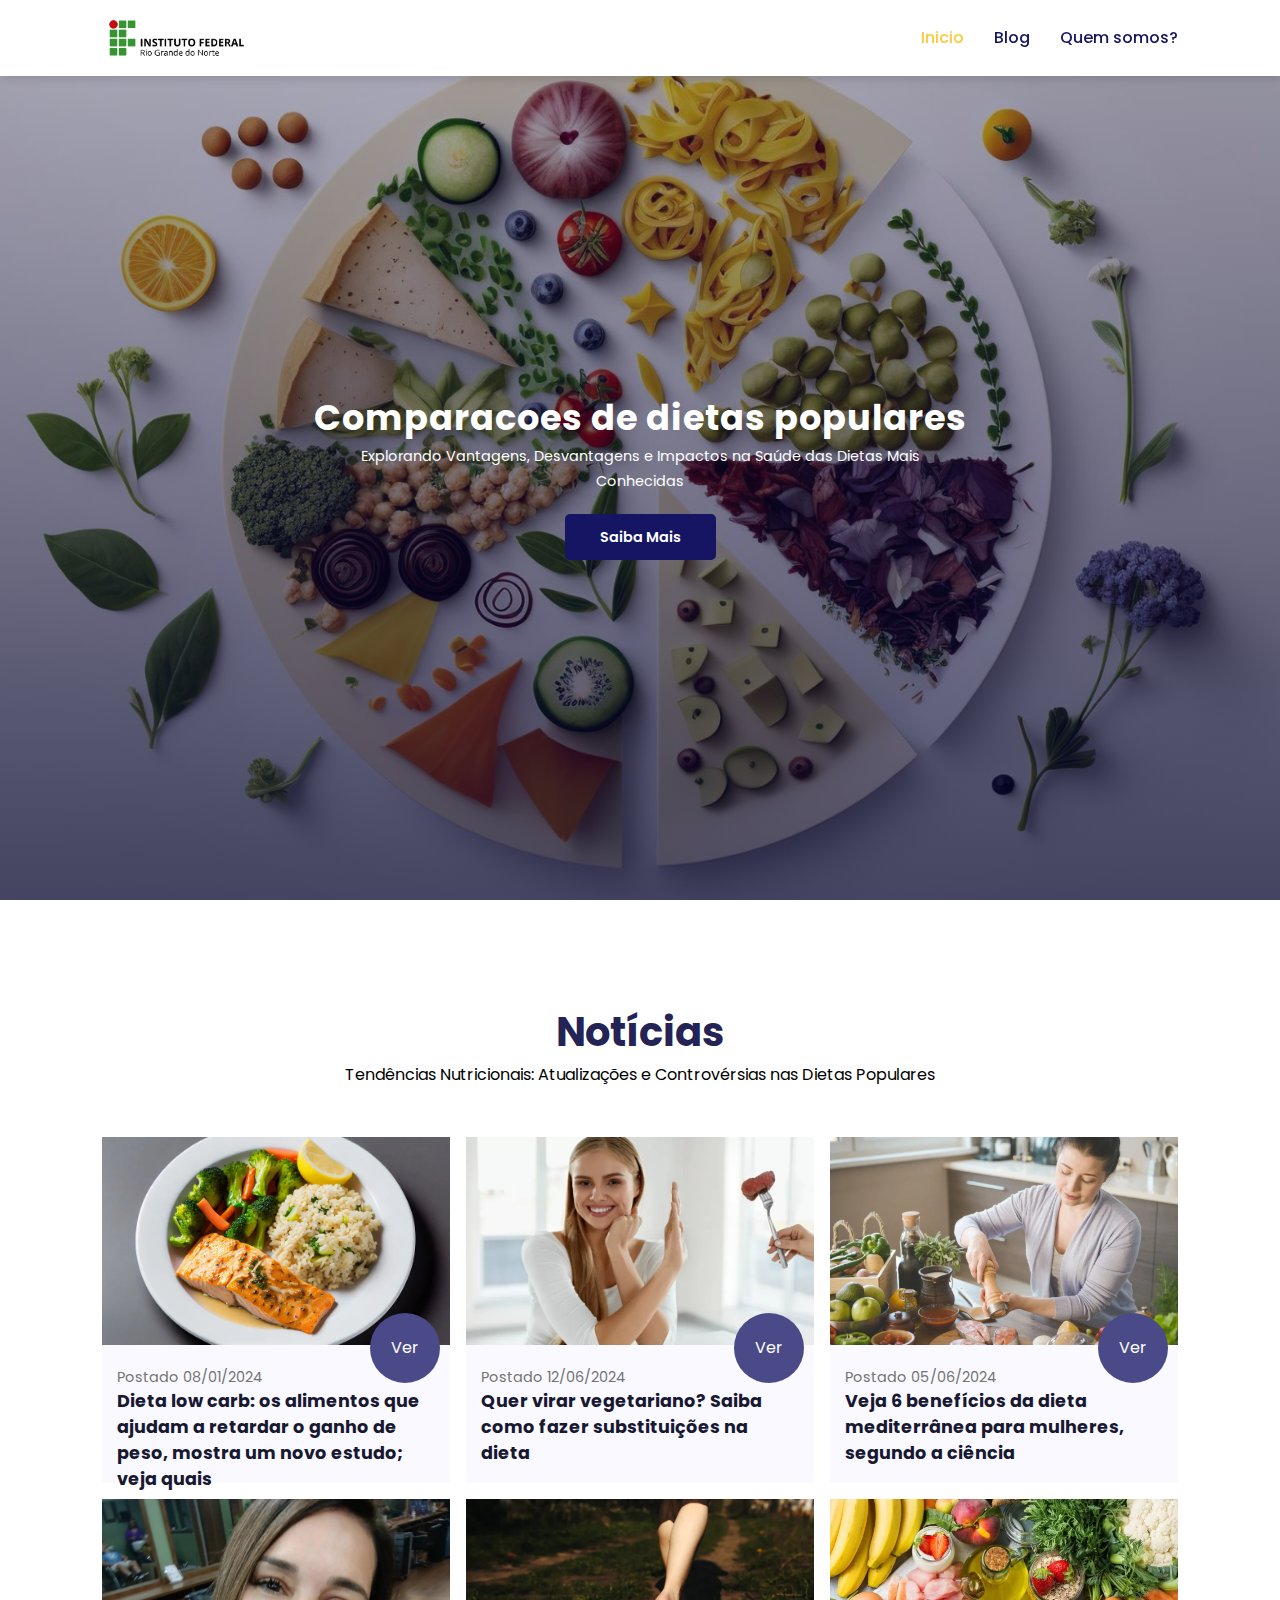
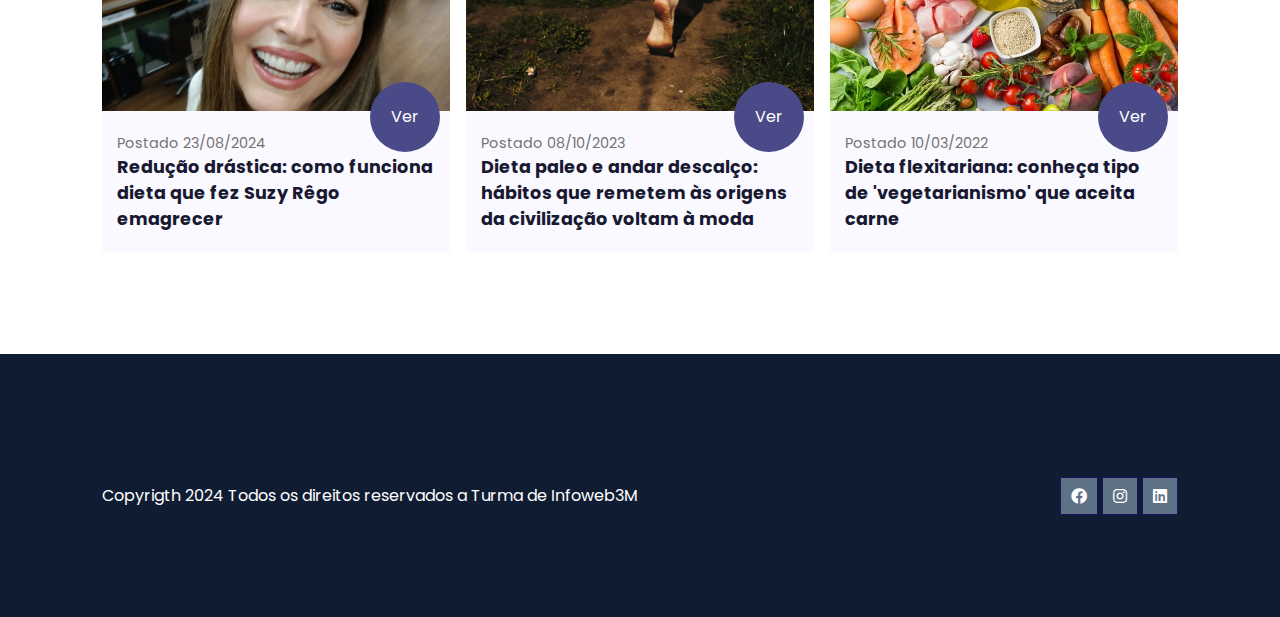
==== index.html @ 2e0e2417 "commit inicial" ====
<!DOCTYPE html>
<html lang="pt-br">

    <head>
        <meta charset="UTF-8">
        <meta http-equiv="X-UA-Compatible" content="IE=edge">
        <meta name="viewport" content="width=device-width, initial-scale=1.0">
        <title>Dietas Populares</title>

        <link rel="shortcut icon" href="images/favicon.ico"/>

        <link rel="stylesheet" href="https://pro.fontawesome.com/releases/v5.10.0/css/all.css" />

        <link rel="stylesheet" href="style.css">

        <script src="https://code.jquery.com/jquery-3.6.0.min.js"
            integrity="sha256-/xUj+3OJU5yExlq6GSYGSHk7tPXikynS7ogEvDej/m4=" crossorigin="anonymous"></script>

    </head>

    <body>

        <!-- Navegação -->
        <nav>
            <img src="images/if.png" alt="logo">
            <div class="navigation">
                <ul>
                    <i id= "menu-close" class="fas fa-times"></i>
                    <li><a class="active"href="#">Inicio</a></li>
                    <li><a href="blog.html">Blog</a></li>
                    <li><a href="contact.html">Quem somos?</a></li>
                </ul>
                <img id="menu-btn" src="images/menu.png" alt="">
            </div>

        </nav>

        <!-- Inicio -->
         <section id="Home" >
            <h2>Comparacoes de dietas populares</h2>
            <p>Explorando Vantagens, Desvantagens e Impactos na Saúde das Dietas Mais Conhecidas
            </p>
            <div class="btn">
                <a class="blue" href="post.html">Saiba Mais</a>
            </div>
         </section>

        <!-- Courses -->
        <section id="course">
           <h1>Notícias</h1>
            <p>Tendências Nutricionais: Atualizações e Controvérsias nas Dietas Populares</p>
            <div class="course-box">

                <div class="courses">
                    <img src="images/low-carb.jpg" alt="">
                    <div class="details">                  
                        <span>Postado 08/01/2024</span>
                        <h6>Dieta low carb: os alimentos que ajudam a retardar o ganho de peso, mostra um novo estudo; veja quais<h6>                      
                    </div>
                    <div class="cost">
                        <a href="https://oglobo.globo.com/saude/bem-estar/noticia/2024/01/08/dieta-low-carb-os-alimentos-que-ajudam-a-retardar-o-ganho-de-peso-mostra-um-novo-estudo-veja-quais.ghtml" target="_blank">Ver</a>
                    </div>
                </div>

                <div class="courses">
                    <img src="images/vegetariana.jpg" alt="">
                    <div class="details">
                        <span>Postado 12/06/2024</span>
                        <h6>Quer virar vegetariano? Saiba como fazer substituições na dieta</h6>
                    </div>
                    <div class="cost">
                        <a href="https://www.uol.com.br/vivabem/noticias/redacao/2024/06/12/quer-virar-vegetariano-saiba-como-fazer-substituicoes-na-dieta.htm" target="_blank">Ver</a>  
                    </div>
                </div>

                <div class="courses">
                    <img src="images/mediterranea.jpg" alt="">
                    <div class="details">
                        <span>Postado 05/06/2024</span>
                        <h6>Veja 6 benefícios da dieta mediterrânea para mulheres, segundo a ciência</h6>
                    </div>
                    <div class="cost">
                        <a href="https://www.cnnbrasil.com.br/saude/veja-6-beneficios-da-dieta-mediterranea-para-mulheres-segundo-a-ciencia/" target="_blank">Ver</a>   
                    </div>
                </div>
                <div class="courses">
                    <img src="images/cetogenica.jpg" alt="">
                    <div class="details">
                        <span>Postado 23/08/2024</span>
                        <h6>Redução drástica: como funciona <br> dieta que fez Suzy Rêgo emagrecer</h6>
                    </div>
                    <div class="cost">
                        <a href="https://www.uol.com.br/vivabem/noticias/redacao/2024/08/23/reducao-drastica-de-carboidratos-como-e-dieta-cetogenica-de-suzy-rego.htm" target="_blank">Ver</a>   
                    </div>
                </div>
                <div class="courses">
                    <img src="images/paleo.jpg" alt="">
                    <div class="details">
                        <span>Postado 08/10/2023</span>
                        <h6>Dieta paleo e andar descalço: <br> hábitos que remetem às origens da civilização voltam à moda</h6>
                    </div>
                    <div class="cost">
                        <a href="https://oglobo.globo.com/saude/noticia/2023/10/08/dieta-paleo-e-andar-descalco-habitos-que-remetem-as-origens-da-civilizacao-voltam-a-moda.ghtml" target="_blank">Ver</a>   
                    </div>
                </div>
                <div class="courses">
                    <img src="images/flexitariana.jpg" alt="">
                    <div class="details">
                        <span>Postado 10/03/2022</span>
                        <h6>Dieta flexitariana: conheça tipo de 'vegetarianismo' que aceita carne</h6>
                    </div>
                    <div class="cost">
                        <a href="https://www.uol.com.br/vivabem/noticias/redacao/2022/03/10/dieta-flexitariana-conheca-tipo-de-vegetarianismo-que-aceita-carne.htm" target="_blank">Ver</a>   
                    </div>
                </div>
        </section>

        <!-- Footer -->
        <footer>
            <div class="copyrigth">
                <p>Copyrigth 2024 Todos os direitos reservados a Turma de Infoweb3M</p>
                <div class="pro-links">
                    <i class="fab fa-facebook"></i>
                    <a href="https://www.instagram.com/infoweb_2022/" target="_blank"><i class="fab fa-instagram"></i></a>
                    <i class="fab fa-linkedin"></i>
                </div>
            </div>
        </footer>

        <script>

            $('#menu-btn').click(function(){
                $("nav .navigation ul").addClass('active')
            });

            $('#menu-close').click(function(){
                $("nav .navigation ul").removeClass('active')
            });

        </script>
    </body>
</html>
---- style.css ----
@import url("https://fonts.googleapis.com/css2?family=Poppins:wght@100;200;300;400;500;600;700;800;900&display=swap");
* {
  margin: 0;
  padding: 0;
  box-sizing: border-box;
  font-family: "Poppins", sans-serif;
}

body {
  font-family: "Poppins", sans-serif;
}

/* Global Tags */

h1 {
  font-size: 2.5rem;
  font-weight: 700;
  color: rgb(35, 35, 85);
}

span {
  font-size: 0.9rem;
  color: #757373;
}

h6 {
  font-size: 1.1rem;
  color: rgb(24, 24, 49);
}

/* Navigation */
nav{
  position: fixed;
  width: 100%;
  background-color: #fff;
  display: flex;
  align-items: center;
  flex-direction: row;
  justify-content: space-between;
  padding: 1vw 8vw;
  box-shadow: 2px 2px 10px rgb(0,0,0,0.15);
  z-index: 999;
}

nav img{
  width: 150px;
  cursor: pointer;

}

nav .navigation{
  display: flex;
}

#menu-btn{
  width: 30px;
  height: 30px;
  display: none;
}

#menu-close{
  display: none;
}

nav .navigation ul{
  display: flex;
  justify-content: flex-end;
  align-items: center;

}

nav .navigation ul li{
  list-style: none;
  margin-left: 30px;
}

nav .navigation ul li a{
  text-decoration: none;
  color: rgb(21,21,100);
  font-size: 16px;
  font-weight: 500;
  transition: 0.3s ease;
}

nav .navigation ul li a.active,

nav .navigation ul li a:hover{
  color: #fdc93b;

}



/* Inicio */
#Home{
  background-image: linear-gradient(rgb(9, 5, 54, 0.3), rgba(5, 4, 46,0.7)),url("images/dieta-fundo.jpg");
  width: 100%;
  height: 100vh;
  background-position: center;
  background-size: cover;
  display: flex;
  flex-direction: column;
  justify-content: center;
  align-items: center;
  text-align: center;
  padding-top: 40px;


}

#Home h2{
  color: #fff;
  font-size: 2.2rem;
  letter-spacing: 1px;

}

#Home p{
  width: 50%;
  color: #fff;
  font-size: 0.9rem;
  line-height: 25px;

}

#Home .btn{
  margin-top: 30px;

}

#Home a{
  text-decoration: 0cm;
  font-size: 0.9rem;
  padding: 13px 35px;
  background-color: #fff;
  font-weight: 600;
  border-radius: 5px;

}

#Home a.blue{
  transition: 0.3s;
  color: #fff;
  background: rgb(21, 21, 100);
}

#Home a.blue:hover{
  color: rgb(21,21,100);
  background: #fff;
}

#Home a.yellow{
  color: #fff;
  background: #fdc93b;
  transition: 0.3s;
}

#Home a.yellow:hover{
  color: #fdc93b;
  background: #fff;
}

.cost a{
  text-decoration: none;
  color: white;
}

.cost:hover{
  font-size: 24px;
}
/* features */

#features{
  padding: 5vw 8vw 0 8vw;
  text-align: center;
}

#features .fea-base{
  display: grid;
  grid-template-columns: repeat(auto-fit, minmax(320px, 1fr));
  grid-gap: 1rem;
  margin-top: 50px;
}

#features .fea-box{
  background: #F9F9FF;
  text-align: start;

}

#features .fea-box i{
  font-size: 2.3rem;
  color: rgb (44, 44, 80);
}

#features .fea-box h3{
  font-size: 1.2rem;
  font-weight: 600;
  color: rgb (46, 46, 59);
  padding: 13px 0 7px 0;
}

#features .fea-box p{
  font-size: 1rem;
  font-weight: 400;
  color: rgb (46, 46, 59);
}

/* course */

#course{
  padding: 8vw 8vw 8vw 8vw;
  text-align: center;
}

#course .course-box {
  display: grid;
  grid-template-columns: repeat(auto-fit, minmax(320px, 1fr));
  grid-gap: 1rem;
  margin-top: 50px;
}

#course .courses{
  text-align: start;
  background: #F9F9FF;
  height: 100%;
  position: relative;

}

#course .courses img{
  width: 100%;
  height: 60%;
  background-size: cover;
  background-position: center;
  object-fit: cover;
} 

#course .courses .details{
  padding: 15px 15px 0 15px;
}

#course .courses .details{
  color: #fdc93b;
  font-size: .9rem;
}

#course .courses .cost{
  background-color: rgb(74, 74, 136);
  color: #fff;
  line-height: 70px;
  width: 70px;
  height: 70px;
  text-align: center;
  border-radius: 50%;
  position: absolute;
  right: 10px;
  bottom: 100px;
  cursor: pointer;
  transition: .2s;
}

#course .courses .cost:hover{
  transform: scale(1.1);
}

/* experts */

#experts{
  padding: 8vw 8vw  8vw 8vw;
  text-align: center;
}

#experts .expert-box {
  display: grid;
  grid-template-columns: repeat(auto-fit, minmax(250px, 1fr));
  grid-gap: 1rem;
  margin-top: 50px;
}

#experts .expert-box .profile{
  background: #fafaf1;
  padding: 30px;

}

#experts .expert-box .profile img{
  width: 100px;
  height: 130px;
  object-fit: cover;
  border-radius: 20px;
}

.pro-links{
  margin-top: 10px;

}

.pro-links i{
  padding: 10px;
  border: 1px solid rgb(21,21,100);
  cursor: pointer;
  transition: 0.3s;

}

.pro-links i:hover{ 
  background: rgb(21,21,100);
  color: #fff;
  border: 1px solid rgb(21,21,100);
  cursor: pointer;
  
}
/* footer */

footer{
  padding: 8vw;
  background-color: #101c32;
  display:flex;
  justify-content: space-between;
  align-items: flex-start;
  flex-wrap: wrap;
}

footer .footer-col{
  padding-bottom: 40px;

}

footer h3 {
  color: rgb(241, 240, 245);
  font-weight: 600;
  padding-bottom: 20px;
}

footer li {
  list-style: none;
  color: #7b838a;
  padding: 10px 0;
  font-size: 15px;
  cursor: pointer;
  transition: 0.3s;
}

footer li:hover{
  color: rgb(241, 240, 245);

}

.footer p{
  color:aqua;
}

footer .Insreva-se{
  margin-top: 20px;
}

footer input{
  width: 220px;
  padding: 13px 20px;
  background: #334f63;
  border: none;
  outline: none;
  color: #fff;
}

footer .Inscreva-se a{
  text-decoration: 0cm;
  font-size: 0.9rem;
  padding: 12px 15px;
  background-color: #fff;
  font-weight: 600;
}

footer .footer-col p{
  color: white;
}


footer .Inscreva-se a.yellow{
  color: #2c2c2c;
  background: #fdc93b;
  transition: 0.3s;
}

footer .Inscreva-se a.yellow:hover{
  color: rgb(21, 21, 100);
  background: #fff;
}

footer .copyrigth{
  margin-top: 20px;
  display: flex;
  justify-content: space-between;
  align-items: center;
  width: 100%;
  flex-wrap: wrap;
}

footer .copyrigth p{
  color: #fff;
}

footer .copyrigth .pro-links{
  margin-top: 0px;

}

footer .copyrigth .pro-links i{
  background-color: #5f7185;
  color: #fff;

}

footer .copyrigth .pro-links i:hover{ 
  background-color: #fdc93b;
  color: #2c2c2c;
}

@media (max-width: 769px){
    nav {
    padding: 15px 20px;
    }
    nav img {
      width: 130px;

    }

    #menu-btn{
      display: initial;

    }
    
    #menu-close{
      display: initial;
      font-size: 1.6rem;
      color: #fff;
      padding: 30px 0 20px 20px;
    }

    nav .navigation ul{
      position: absolute;
      top: 0;
      right: -220px;
      height: 100vh;
      width: 220px; 
      background:rgb(17, 20, 104, 0.45);
      backdrop-filter: blur(4.5px);
      border: 1px solid rgba(255,255,255, 0.18);
      display: flex;
      flex-direction: column;
      justify-content: flex-start;
      align-items: flex-start;
      transition: 0.3s ease;
    }

    nav .navigation ul.active{
      right: 0;
    }

    nav .navigation ul li{
      padding: 20px 0 20px 40px;
      margin-left: 0;

    }

    nav .navigation ul li a{
      color: white;
    }

    #Home {
      padding-top: 0px ;
  }

#Home p{
  width: 90%;

}

#features{
  padding: 8vw 4vw 0 4vw;
}

#course{
  padding: 8vw 4vw 0 4vw;
}

#expert{
  padding: 8vw 8vw 4vw 8vw;
}

footer .copyrigth .pro-links {
  margin-top: 15px;
}

#blog-container{
  padding: 8vw 4vw;
}

#blog-container .blogpost{
  width: 100%;
  margin: 0 auto;
}
}


/* About */

#about-Home{
  background-image: linear-gradient(rgb(9, 5, 54, 0.3), rgba(5,4,46,0.7)),url("images/dieta-fundo.jpg");
  width: 100%;
  height: 60vh;
  background-position: center;
  background-size: cover;
  display: flex;
  flex-direction: column;
  justify-content: center;
  align-items: center;
  text-align: center;
  padding-top: 40px;


}

#about-Home h2{
  color: #fff;
  font-size: 2.2rem;
  letter-spacing: 1px;
}


/* Blog */

#blog-container{
  display: flex;
  align-items: flex-start;
  justify-content: space-between;
  padding: 8vw;

}

#titulo{
  margin-bottom: 30px;
}

#blog-container .blogs {
  width: 60%;
}

#blog-container .blogs img{
  width: 100%;
  border-radius: 19px;
}

#blog-container .blogs .post{
  padding-bottom: 60px;
}
#blog-container .blogs .post h3{
  color:#29303b;
  padding: 15px 0 10px 0;
}

#blog-container .blogs .post p{
  color:#757373;
  padding-bottom: 20px;
  text-align: justify;
}

#blog-container .blogs .post a{
  text-decoration: none;
  font-size: 0.9rem;
  padding: 13px 35px;
  background-color: rgb(21,21,100);
  color: #fff;
  border-radius: 5px;
  font-weight: 600;
  transition: .2s;
}

#blog-container .blogs .post a:hover{
  transform: scale(1.1);
}


#blog-container .cate {
  width: 30%;
  
}

#blog-container .cate h2{
  padding-bottom: 7px;
}

#blog-container .cate a{
  text-decoration: none;
  color: #757373;
  font-weight: 500;
  line-height: 45px;
}

#blog-container .blogpost{
  width: 60%;
  margin: 0 auto;
}

#blog-container .blogpost p{
  text-align: justify;
  padding-bottom: 60px !important;
}

/* responsive */


@media (max-width: 475px) {
  #blog-container{
    flex-direction: column;
    
  }

  #blog-container .blogs {
    width: 100%;
  }

  #blog-container .cate {
    width: 100%;
  }

  
}
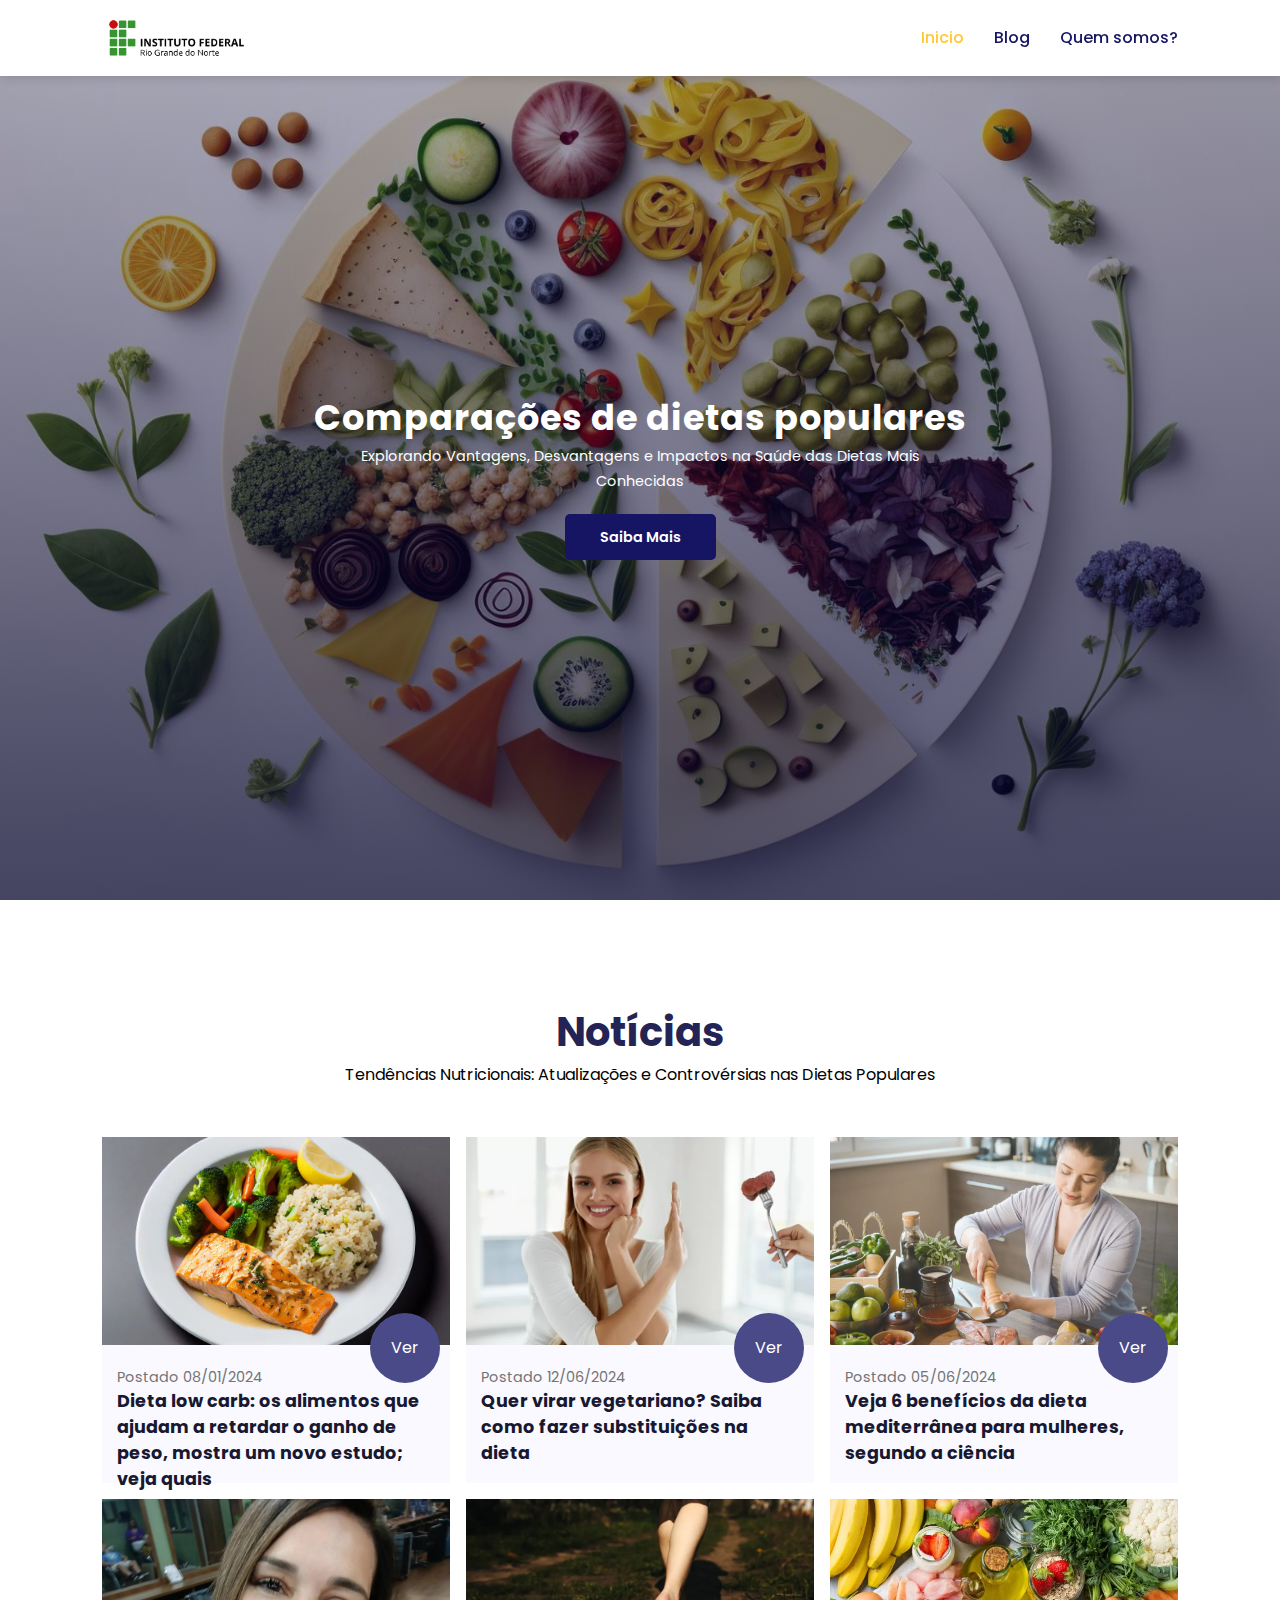
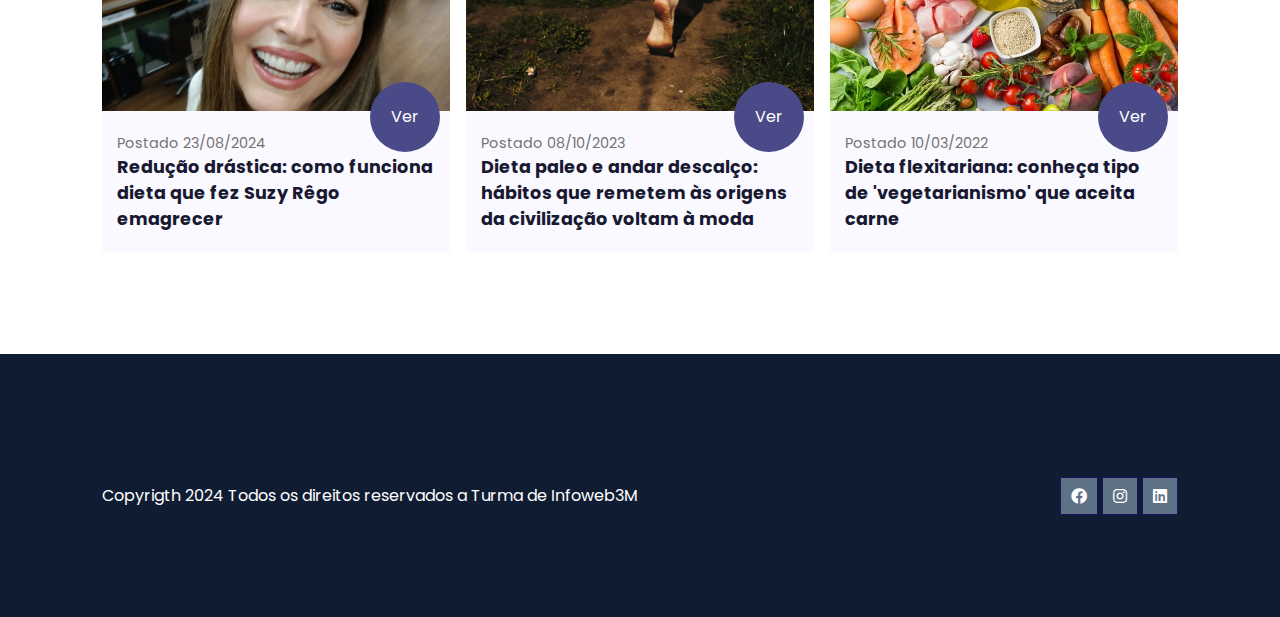
==== commit d6e0cd7a: "atualizacao ortografica" ====
--- a/index.html
+++ b/index.html
@@ -37,7 +37,7 @@
 
         <!-- Inicio -->
          <section id="Home" >
-            <h2>Comparacoes de dietas populares</h2>
+            <h2>Comparações de dietas populares</h2>
             <p>Explorando Vantagens, Desvantagens e Impactos na Saúde das Dietas Mais Conhecidas
             </p>
             <div class="btn">
